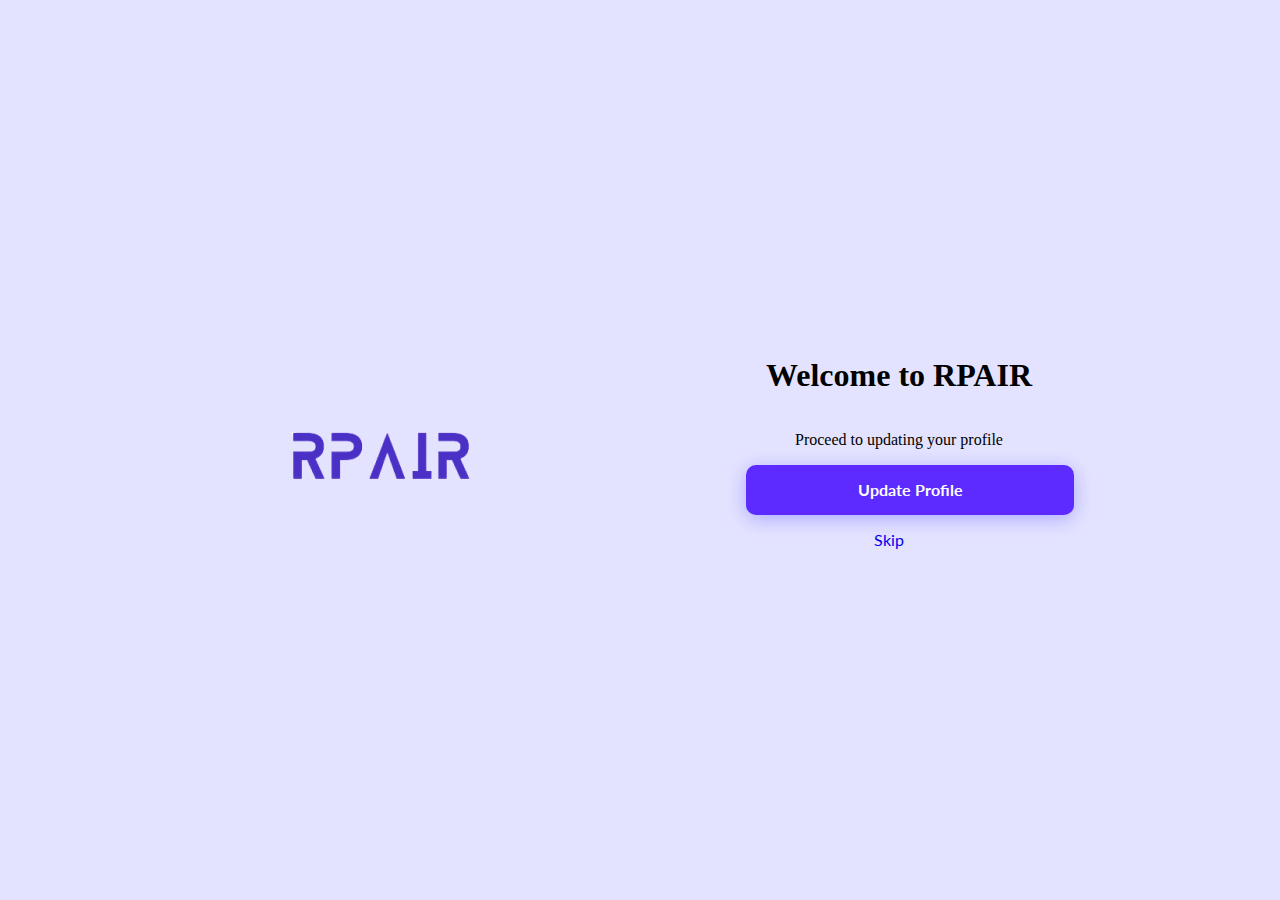
==== Rpair/success.html @ cda70554 "Add files via upload" ====
<!DOCTYPE html>
<html lang="en">
<head>
    <meta charset="UTF-8">
    <meta http-equiv="X-UA-Compatible" content="IE=edge">
    <meta name="viewport" content="width=device-width, initial-scale=1.0">
    <link rel="stylesheet" href="style.css">
    <link rel="shortcut icon" href="./logo.png" type="image/x-icon">
    <title>RPAIR</title>
</head>
<body>
    <div class="content-flex">
        <img src="./logo.png" class="logo" alt="logo">
        <div class="success">
            <h1 class="text">Welcome to RPAIR</h1>
            <p class="text">Proceed to updating your profile</p>
            <a href="./success.html"><div class="submit">Update Profile</div></a>
            <a href="./login.html"><div class="login">Skip</div></a>
        </div>
    </div>
</body>
</html>
---- Rpair/style.css ----
@import url('https://fonts.googleapis.com/css2?family=Lato:wght@700&display=swap');
*{
    margin-left: -20px;
}
html, body {
  background: #E4E3FF;
  width: 100%;
  overflow-x: hidden;
  overflow-y: hidden;
  align-items: center;
  margin: 0 auto;
}

.bar {
  position: relative;
  height: 2px;
  width: 50%;
  margin: 0 auto;
  background: #5D2BFF;
  margin-top: 25%;
}

.circle {
  position: absolute;
  top: -30px;
  margin-left: -30px;
  height: 60px;
  width: 60px;
  left: 0;
  background: #5D2BFF;
  border-radius: 30%;
  -webkit-animation: move 5s infinite;
}

p.pload {
  position: absolute;
  top: -35px;
  left: 102.5%;
  text-transform: uppercase;
  color: #E4E3FF;
  font-family: helvetica, sans-serif;
  font-weight: bold;
}

@-webkit-keyframes move {
  0% {left: 0;}
  50% {left: 100%; -webkit-transform: rotate(450deg); width: 150px; height: 150px;}
  75% {left: 100%; -webkit-transform: rotate(450deg); width: 150px; height: 150px;}
  100% {right: 100%;}
} 
.sign-flex{
    position: absolute;
    width: 100%;
    height: 100%;
    display: flex;
    gap: 10px;
    flex-wrap: wrap;
    flex-direction: row;
    justify-content: center;
    align-items: center;
    align-content: center;
}
button.create {
    font-family: 'Lato';
    font-style: normal;
    font-weight: 700;
    font-size: 16px;
    line-height: 19px;
    background-color: #5D2BFF;
    border-style: none;
    padding: 15.5px 71px;
    box-shadow: 0px 4px 20px 0px #0000FF40;
    border-radius: 10px;
    color: white;
    cursor: pointer;
}

.login{
    font-family: 'Lato';
    font-style: normal;
    font-weight: 400;
    font-size: 16px;
    padding: 15.5px 71px;
    line-height: 19px;
    background-color: transparent;
    border: none;
    cursor: pointer;
}
img.logo{
    width: 390px;
    height: 100px;
}



.content-flex{
    position: absolute;
    width: 100%;
    height: 100%;
    display: flex;
    justify-content: space-evenly;
    align-content: center;
    align-items: center;
}

/* <====================== Page1: Create Account Page Start ================> */
form{
    display: flex;
    justify-content: center;
    flex-direction: column;
    gap: 30px;
}
form input,select{
    background-color: transparent;
    border-width: thin;
    padding: 10px 10px;
    width: 125%;
    border-radius: 5px;
}
input::placeholder{
    font-family: 'Lato';
    font-style: normal;
    font-weight: 400;
    font-size: 16px;
    line-height: 19px;
    padding: -40px;
    color: rgba(0, 0, 0, 0.5);
}

.submit{
    font-family: 'Lato';
    font-style: normal;
    font-weight: 700;
    font-size: 16px;
    line-height: 19px;
    background-color: #5D2BFF;
    border-style: none;
    padding: 15.5px 71px;
    box-shadow: 0px 4px 20px 0px #0000FF40;
    border-radius: 10px;
    color: white;
    cursor: pointer;
    width: 70%;
    text-align: center;
}
a {
    text-decoration: none;
}
/* <====================== Page1: Create Account Page End ================> */

/* <====================== Page2: Login Page Start ================> */
p a{
    text-decoration: none;
    color: rgba(0, 0, 0, 0.6);
    margin-left: -0px;
}
p.forgotp{
    text-align: center;
    margin-top: -20px;
    margin-left: 20px;
}
.success{
    display: flex;
    justify-content: center;
    text-align: center;
    flex-direction: column;
}
/* <====================== Page2: Login Page End ================> */






@media (max-width:766px) {
    .bar{
        margin-top: 100%;
    }
}
@media (max-width:425px) {
    img.logo{
        display: none;
    }
}
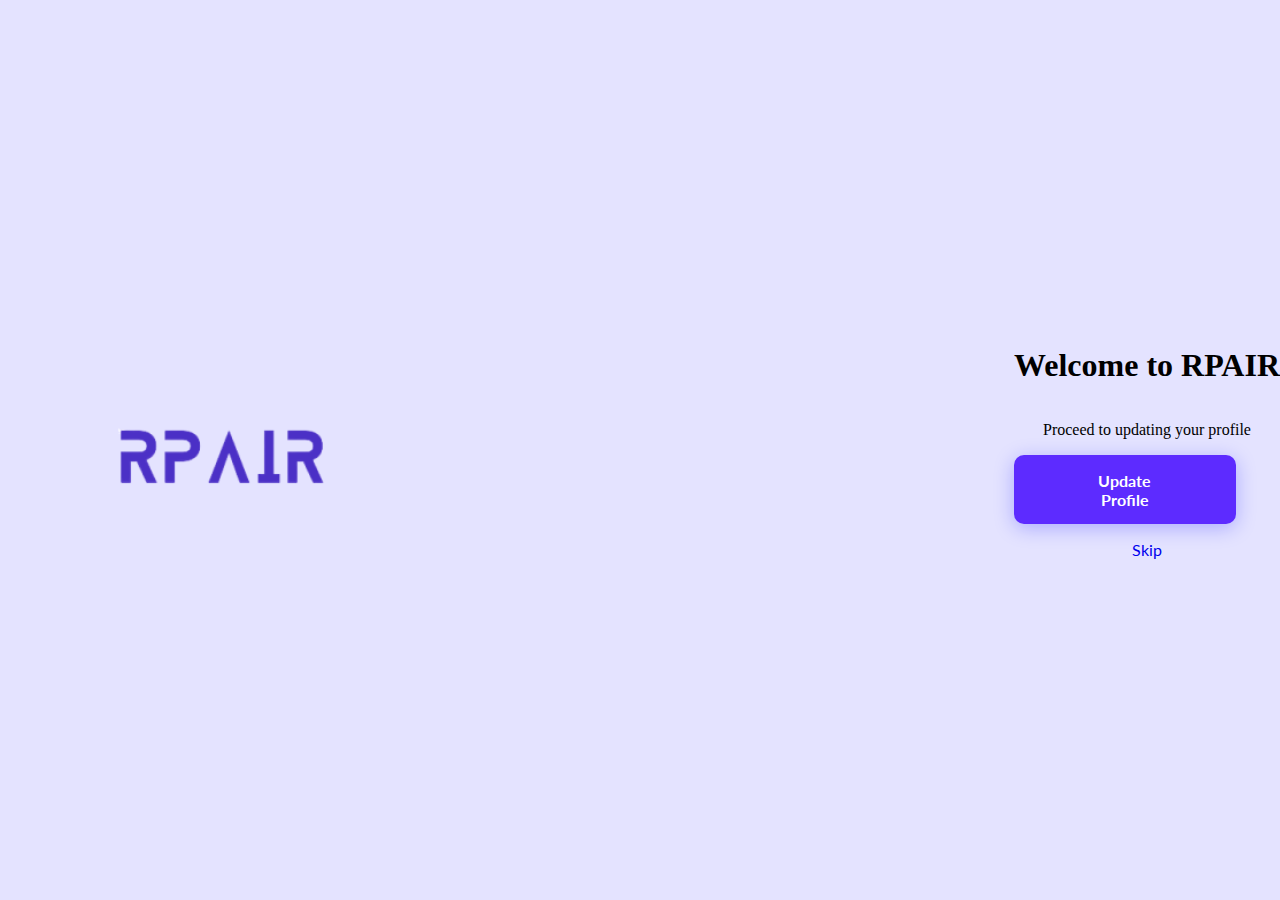
==== commit 0f1dcd64: "Add files via upload" ====
--- a/Rpair/success.html
+++ b/Rpair/success.html
@@ -14,7 +14,7 @@
         <div class="success">
             <h1 class="text">Welcome to RPAIR</h1>
             <p class="text">Proceed to updating your profile</p>
-            <a href="./success.html"><div class="submit">Update Profile</div></a>
+            <a href="./updateprofile.html"><div class="submit">Update Profile</div></a>
             <a href="./login.html"><div class="login">Skip</div></a>
         </div>
     </div>
--- a/Rpair/style.css
+++ b/Rpair/style.css
@@ -1,7 +1,5 @@
 @import url('https://fonts.googleapis.com/css2?family=Lato:wght@700&display=swap');
-*{
-    margin-left: -20px;
-}
+
 html, body {
   background: #E4E3FF;
   width: 100%;
@@ -87,8 +85,9 @@
     cursor: pointer;
 }
 img.logo{
-    width: 390px;
-    height: 100px;
+    /* width: 30%;
+    height: 100px; */
+    flex: 0 0 35%;
 }
 
 
@@ -98,7 +97,7 @@
     width: 100%;
     height: 100%;
     display: flex;
-    justify-content: space-evenly;
+    justify-content: space-between;
     align-content: center;
     align-items: center;
 }
@@ -106,15 +105,21 @@
 /* <====================== Page1: Create Account Page Start ================> */
 form{
     display: flex;
+    flex: 0 0 70%;
     justify-content: center;
+    align-content: center;
+    align-items: center;
     flex-direction: column;
     gap: 30px;
 }
 form input,select{
+    text-align: center;
+    align-content: center;
+    align-items: center;
     background-color: transparent;
     border-width: thin;
     padding: 10px 10px;
-    width: 125%;
+    width: 30%;
     border-radius: 5px;
 }
 input::placeholder{
@@ -140,7 +145,7 @@
     border-radius: 10px;
     color: white;
     cursor: pointer;
-    width: 70%;
+    width: 30%;
     text-align: center;
 }
 a {
@@ -152,13 +157,8 @@
 p a{
     text-decoration: none;
     color: rgba(0, 0, 0, 0.6);
-    margin-left: -0px;
 }
-p.forgotp{
-    text-align: center;
-    margin-top: -20px;
-    margin-left: 20px;
-}
+
 .success{
     display: flex;
     justify-content: center;
@@ -166,7 +166,14 @@
     flex-direction: column;
 }
 /* <====================== Page2: Login Page End ================> */
-
+.otp-text{
+    font-family: 'Lato';
+    font-style: normal;
+    font-weight: 400;
+    font-size: 12px;
+    line-height: 14px;
+    color: rgba(10, 0, 44, 0.5);
+}
 
 
 
@@ -180,5 +187,13 @@
 @media (max-width:425px) {
     img.logo{
         display: none;
+        flex: 0 0 0;
+    }
+    form{
+        flex: 0 0 100%;
+        justify-content: center;
+        text-align: center;
+        align-items: center;
+        align-content: center;
     }
 }